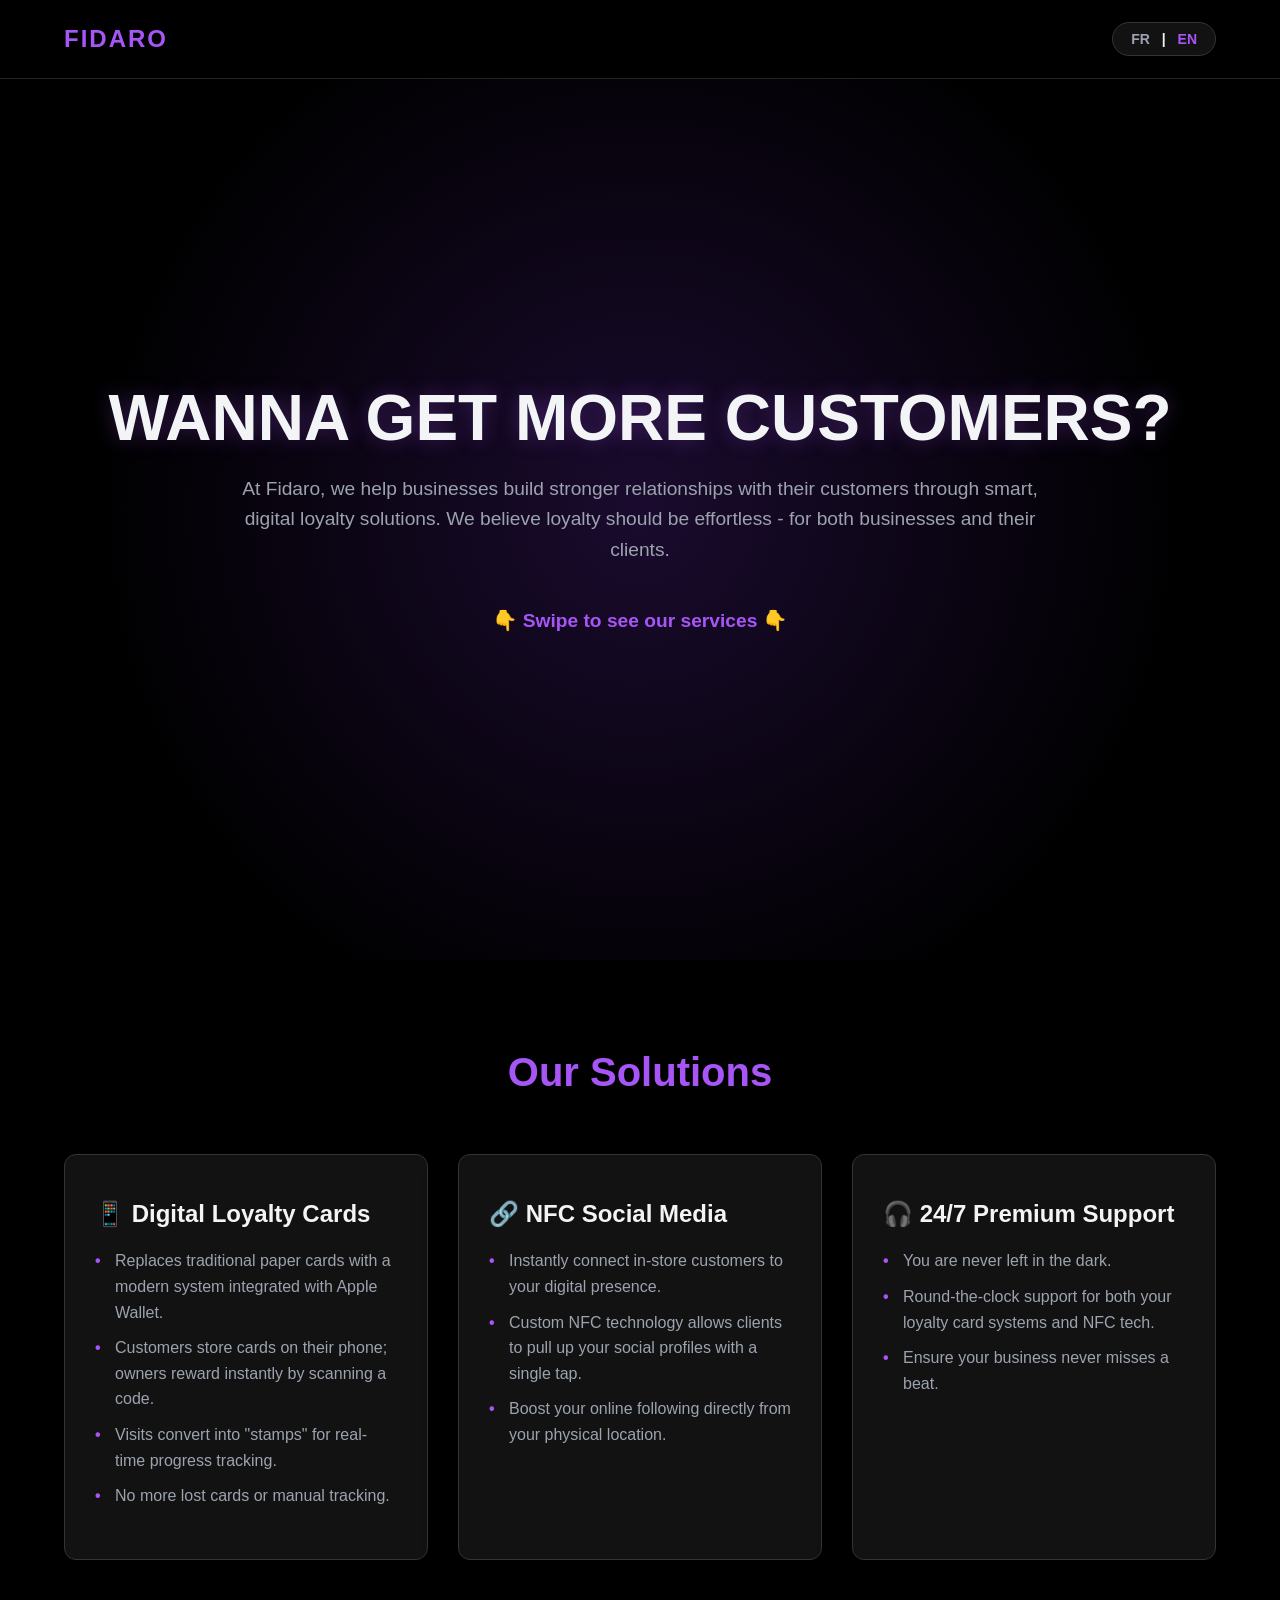
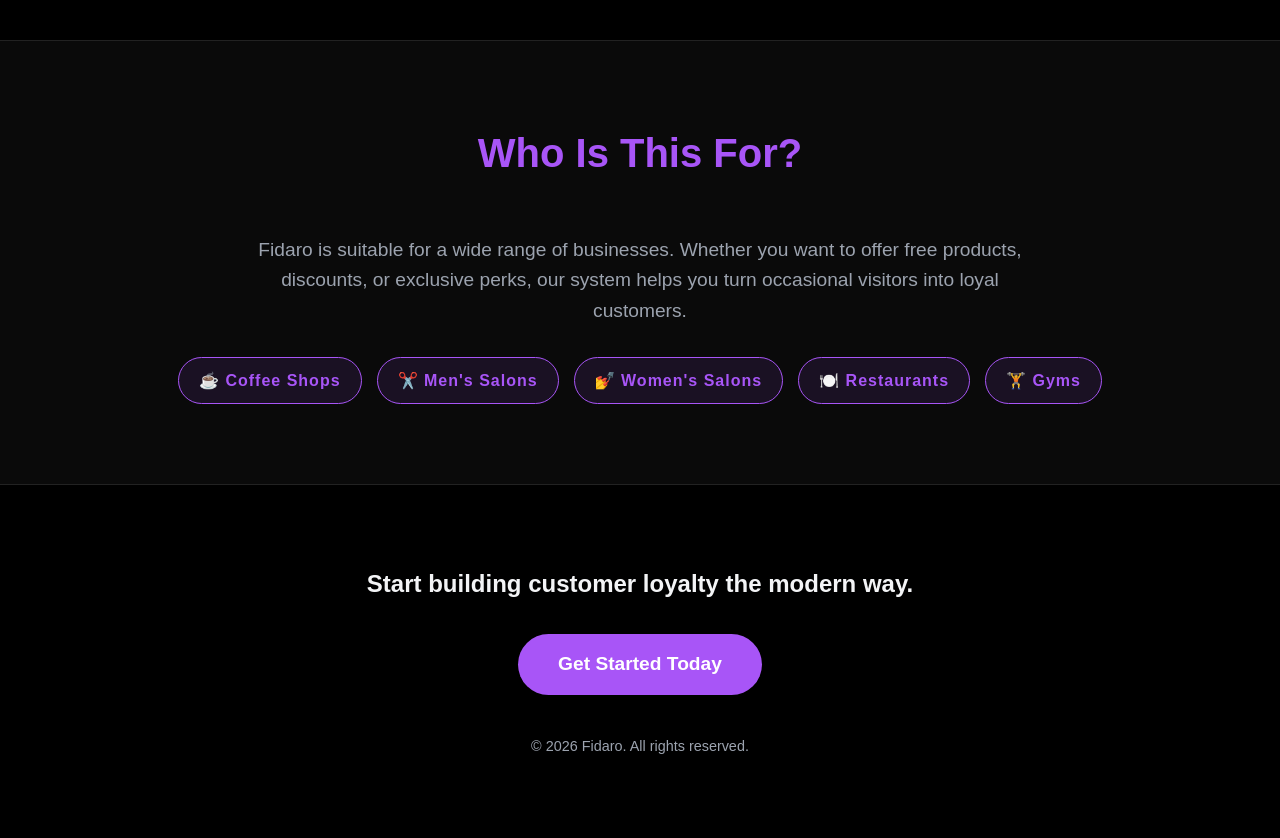
==== index.html @ 5d1cf0a1 "Rename fidaro.html to index.html" ====
<!DOCTYPE html>
<html lang="en">
<head>
    <meta charset="UTF-8">
    <meta name="viewport" content="width=device-width, initial-scale=1.0">
    <title>Fidaro | Digital Loyalty Solutions</title>
    <style>
        /* Base Styles & Reset */
        * {
            margin: 0;
            padding: 0;
            box-sizing: border-box;
            font-family: 'Segoe UI', Tahoma, Geneva, Verdana, sans-serif;
        }

        html {
            scroll-behavior: smooth;
        }

        /* Black and Purple Dark Theme Variables */
        :root {
            --brand-color: #a855f7; /* Vibrant Purple */
            --brand-hover: #9333ea; /* Darker Purple */
            --bg-color: #000000;    /* Deep Black */
            --card-bg: #121212;     /* Slightly lighter black for depth */
            --text-main: #f3f4f6;   /* Off-white for readability */
            --text-muted: #9ca3af;  /* Gray for secondary text */
        }

        body {
            background-color: var(--bg-color);
            color: var(--text-main);
            line-height: 1.6;
        }

        /* Header Navigation */
        header {
            display: flex;
            justify-content: space-between;
            align-items: center;
            padding: 20px 5%;
            background-color: rgba(0, 0, 0, 0.9);
            backdrop-filter: blur(10px);
            border-bottom: 1px solid #222;
            position: fixed;
            width: 100%;
            top: 0;
            z-index: 1000;
        }

        .logo {
            font-size: 24px;
            font-weight: bold;
            color: var(--brand-color);
            text-transform: uppercase;
            letter-spacing: 2px;
        }

        .language-toggle {
            font-size: 14px;
            font-weight: bold;
            background: var(--card-bg);
            padding: 5px 10px;
            border-radius: 20px;
            border: 1px solid #333;
        }

        .language-toggle span {
            cursor: pointer;
            color: var(--text-muted);
            padding: 5px 8px;
            transition: color 0.3s;
        }

        .language-toggle .active {
            color: var(--brand-color);
        }

        /* Hero Section */
        .hero {
            height: 100vh;
            display: flex;
            flex-direction: column;
            justify-content: center;
            align-items: center;
            text-align: center;
            padding: 0 20px;
            background: radial-gradient(circle at center, #1a0b2e 0%, var(--bg-color) 70%);
            margin-top: 60px;
        }

        .hero h1 {
            font-size: 4rem;
            font-weight: 900;
            color: var(--text-main);
            margin-bottom: 20px;
            line-height: 1.1;
            text-shadow: 0 0 20px rgba(168, 85, 247, 0.3);
        }

        .hero p {
            font-size: 1.2rem;
            max-width: 800px;
            color: var(--text-muted);
            margin-bottom: 40px;
        }

        .swipe-indicator {
            font-size: 1.2rem;
            font-weight: bold;
            color: var(--brand-color);
            animation: bounce 2s infinite;
        }

        .swipe-indicator a {
            color: inherit;
            text-decoration: none;
        }

        @keyframes bounce {
            0%, 20%, 50%, 80%, 100% { transform: translateY(0); }
            40% { transform: translateY(-15px); }
            60% { transform: translateY(-7px); }
        }

        /* General Section Styles */
        section {
            padding: 80px 5%;
        }

        h2.section-title {
            text-align: center;
            font-size: 2.5rem;
            margin-bottom: 50px;
            color: var(--brand-color);
        }

        /* Services Grid */
        .services {
            background-color: var(--bg-color);
        }

        .grid-container {
            display: flex;
            flex-wrap: wrap;
            gap: 30px;
            justify-content: center;
        }

        .card {
            background: var(--card-bg);
            padding: 40px 30px;
            border-radius: 12px;
            border: 1px solid #333;
            box-shadow: 0 10px 30px rgba(0,0,0,0.5);
            flex: 1 1 300px;
            max-width: 400px;
            transition: transform 0.3s ease, border-color 0.3s ease;
        }

        .card:hover {
            transform: translateY(-10px);
            border-color: var(--brand-color);
            box-shadow: 0 10px 30px rgba(168, 85, 247, 0.15);
        }

        .card h3 {
            font-size: 1.5rem;
            margin-bottom: 15px;
            color: var(--text-main);
            display: flex;
            align-items: center;
            gap: 10px;
        }

        .card ul {
            list-style: none;
        }

        .card ul li {
            margin-bottom: 10px;
            position: relative;
            padding-left: 20px;
            color: var(--text-muted);
        }

        .card ul li::before {
            content: "•";
            color: var(--brand-color);
            font-weight: bold;
            position: absolute;
            left: 0;
        }

        /* Target Audience Section */
        .audience {
            background-color: #0a0a0a;
            border-top: 1px solid #222;
            border-bottom: 1px solid #222;
            text-align: center;
        }

        .audience p {
            font-size: 1.2rem;
            max-width: 800px;
            margin: 0 auto 30px;
            color: var(--text-muted);
        }

        .tags {
            display: flex;
            justify-content: center;
            gap: 15px;
            flex-wrap: wrap;
        }

        .tag {
            background: rgba(168, 85, 247, 0.1);
            border: 1px solid var(--brand-color);
            color: var(--brand-color);
            padding: 10px 20px;
            border-radius: 50px;
            font-weight: bold;
            letter-spacing: 1px;
        }

        /* Footer */
        footer {
            background-color: var(--bg-color);
            text-align: center;
            padding: 80px 20px;
        }

        footer h2 {
            margin-bottom: 30px;
        }

        .cta-button {
            display: inline-block;
            background-color: var(--brand-color);
            color: white;
            padding: 15px 40px;
            font-size: 1.2rem;
            font-weight: bold;
            text-decoration: none;
            border-radius: 50px;
            transition: background 0.3s, box-shadow 0.3s;
        }

        .cta-button:hover {
            background-color: var(--brand-hover);
            box-shadow: 0 0 20px rgba(168, 85, 247, 0.4);
        }

        /* Responsive */
        @media (max-width: 768px) {
            .hero h1 { font-size: 2.5rem; }
            section { padding: 50px 20px; }
        }

        /* Language Utility Classes */
        .content-fr { display: none; } /* Hidden by default */
    </style>
</head>
<body>

    <header>
        <div class="logo">Fidaro</div>
        <div class="language-toggle">
            <span id="btn-fr" onclick="setLanguage('fr')">FR</span> | <span id="btn-en" class="active" onclick="setLanguage('en')">EN</span>
        </div>
    </header>

    <div class="lang-content content-en">
        <section class="hero">
            <h1>WANNA GET MORE CUSTOMERS?</h1>
            <p>At Fidaro, we help businesses build stronger relationships with their customers through smart, digital loyalty solutions. We believe loyalty should be effortless - for both businesses and their clients.</p>
            <div class="swipe-indicator">
                <a href="#services-en">👇 Swipe to see our services 👇</a>
            </div>
        </section>

        <section id="services-en" class="services">
            <h2 class="section-title">Our Solutions</h2>
            <div class="grid-container">
                <div class="card">
                    <h3>📱 Digital Loyalty Cards</h3>
                    <ul>
                        <li>Replaces traditional paper cards with a modern system integrated with Apple Wallet.</li>
                        <li>Customers store cards on their phone; owners reward instantly by scanning a code.</li>
                        <li>Visits convert into "stamps" for real-time progress tracking.</li>
                        <li>No more lost cards or manual tracking.</li>
                    </ul>
                </div>
                <div class="card">
                    <h3>🔗 NFC Social Media</h3>
                    <ul>
                        <li>Instantly connect in-store customers to your digital presence.</li>
                        <li>Custom NFC technology allows clients to pull up your social profiles with a single tap.</li>
                        <li>Boost your online following directly from your physical location.</li>
                    </ul>
                </div>
                <div class="card">
                    <h3>🎧 24/7 Premium Support</h3>
                    <ul>
                        <li>You are never left in the dark.</li>
                        <li>Round-the-clock support for both your loyalty card systems and NFC tech.</li>
                        <li>Ensure your business never misses a beat.</li>
                    </ul>
                </div>
            </div>
        </section>

        <section class="audience">
            <h2 class="section-title">Who Is This For?</h2>
            <p>Fidaro is suitable for a wide range of businesses. Whether you want to offer free products, discounts, or exclusive perks, our system helps you turn occasional visitors into loyal customers.</p>
            <div class="tags">
                <div class="tag">☕ Coffee Shops</div>
                <div class="tag">✂️ Men's Salons</div>
                <div class="tag">💅 Women's Salons</div>
                <div class="tag">🍽️ Restaurants</div>
                <div class="tag">🏋️ Gyms</div>
            </div>
        </section>

        <footer>
            <h2>Start building customer loyalty the modern way.</h2>
            <a href="mailto:contact@fidaro.com" class="cta-button">Get Started Today</a>
            <p style="margin-top: 40px; font-size: 0.9rem; color: var(--text-muted);">&copy; 2026 Fidaro. All rights reserved.</p>
        </footer>
    </div>

    <div class="lang-content content-fr">
        <section class="hero">
            <h1>VOUS VOULEZ PLUS DE CLIENTS ?</h1>
            <p>Chez Fidaro, nous aidons les entreprises à nouer des relations plus solides avec leurs clients grâce à des solutions de fidélité numériques et intelligentes. Nous pensons que la fidélité doit être simple, tant pour les entreprises que pour leurs clients.</p>
            <div class="swipe-indicator">
                <a href="#services-fr">👇 Faites glisser pour voir nos services 👇</a>
            </div>
        </section>

        <section id="services-fr" class="services">
            <h2 class="section-title">Nos Solutions</h2>
            <div class="grid-container">
                <div class="card">
                    <h3>📱 Cartes de Fidélité Numériques</h3>
                    <ul>
                        <li>Remplace les cartes en papier traditionnelles par un système moderne intégré à Apple Wallet.</li>
                        <li>Les clients stockent leurs cartes sur leur téléphone ; vous les récompensez instantanément en scannant un code.</li>
                        <li>Les visites se transforment en « tampons » pour un suivi de la progression en temps réel.</li>
                        <li>Fini les cartes perdues et le suivi manuel.</li>
                    </ul>
                </div>
                <div class="card">
                    <h3>🔗 Réseaux Sociaux via NFC</h3>
                    <ul>
                        <li>Connectez instantanément vos clients en magasin à votre présence numérique.</li>
                        <li>La technologie NFC personnalisée permet aux clients d'accéder à vos profils sociaux d'un simple geste.</li>
                        <li>Développez votre audience en ligne directement depuis votre point de vente.</li>
                    </ul>
                </div>
                <div class="card">
                    <h3>🎧 Support Premium 24/7</h3>
                    <ul>
                        <li>Vous n'êtes jamais laissé à l'abandon.</li>
                        <li>Une assistance 24h/24 et 7j/7 pour vos systèmes de cartes de fidélité et votre technologie NFC.</li>
                        <li>Assurez-vous que votre entreprise ne manque jamais une opportunité.</li>
                    </ul>
                </div>
            </div>
        </section>

        <section class="audience">
            <h2 class="section-title">Pour Qui ?</h2>
            <p>Fidaro s'adapte à un large éventail d'entreprises. Que vous souhaitiez offrir des produits gratuits, des réductions ou des avantages exclusifs, notre système vous aide à transformer des visiteurs occasionnels en clients fidèles.</p>
            <div class="tags">
                <div class="tag">☕ Cafés</div>
                <div class="tag">✂️ Salons pour Hommes</div>
                <div class="tag">💅 Salons pour Femmes</div>
                <div class="tag">🍽️ Restaurants</div>
                <div class="tag">🏋️ Salles de Sport</div>
            </div>
        </section>

        <footer>
            <h2>Commencez à fidéliser vos clients de manière moderne.</h2>
            <a href="mailto:contact@fidaro.com" class="cta-button">Commencez Dès Aujourd'hui</a>
            <p style="margin-top: 40px; font-size: 0.9rem; color: var(--text-muted);">&copy; 2026 Fidaro. Tous droits réservés.</p>
        </footer>
    </div>

    <script>
        function setLanguage(lang) {
            // Hide all language content
            const allContent = document.querySelectorAll('.lang-content');
            allContent.forEach(el => el.style.display = 'none');
            
            // Show selected language content
            const selectedContent = document.querySelectorAll(`.content-${lang}`);
            selectedContent.forEach(el => el.style.display = 'block');
            
            // Update button active states
            document.getElementById('btn-en').classList.remove('active');
            document.getElementById('btn-fr').classList.remove('active');
            document.getElementById(`btn-${lang}`).classList.add('active');
        }
    </script>

</body>
</html>
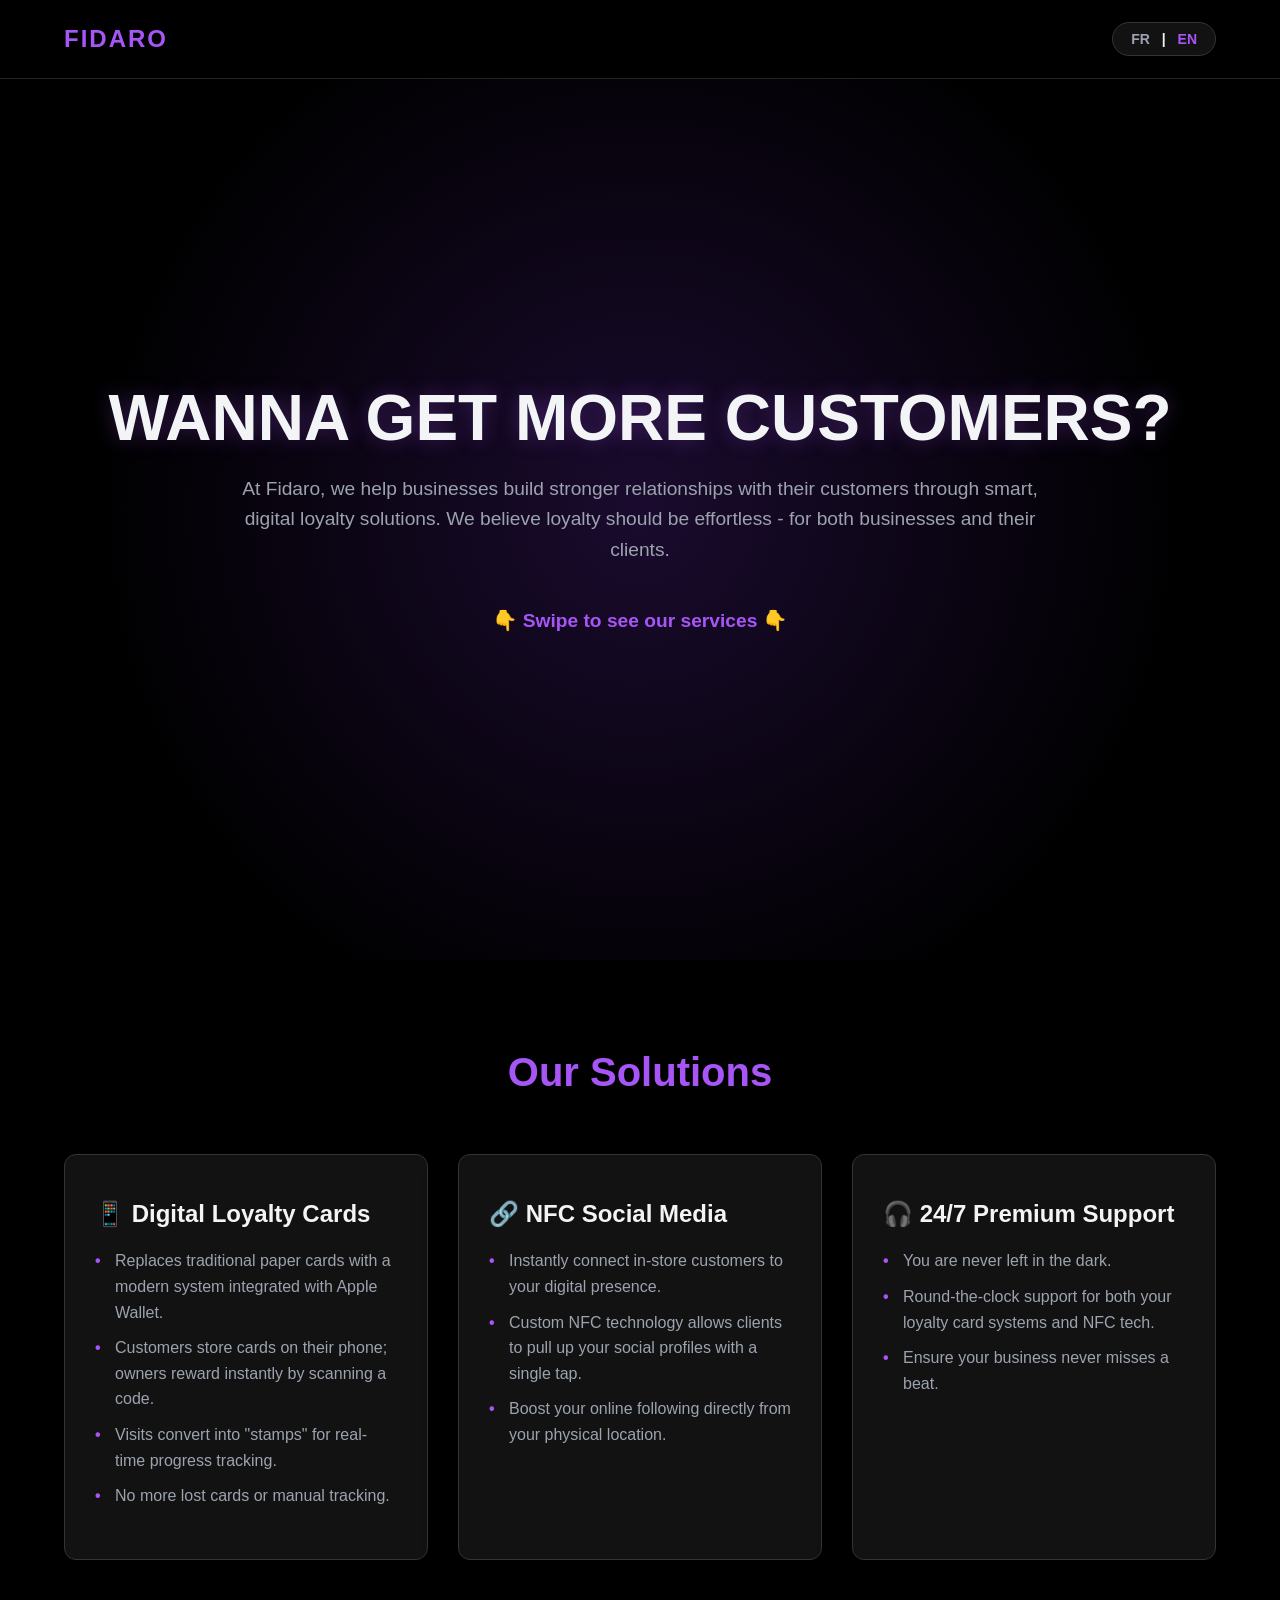
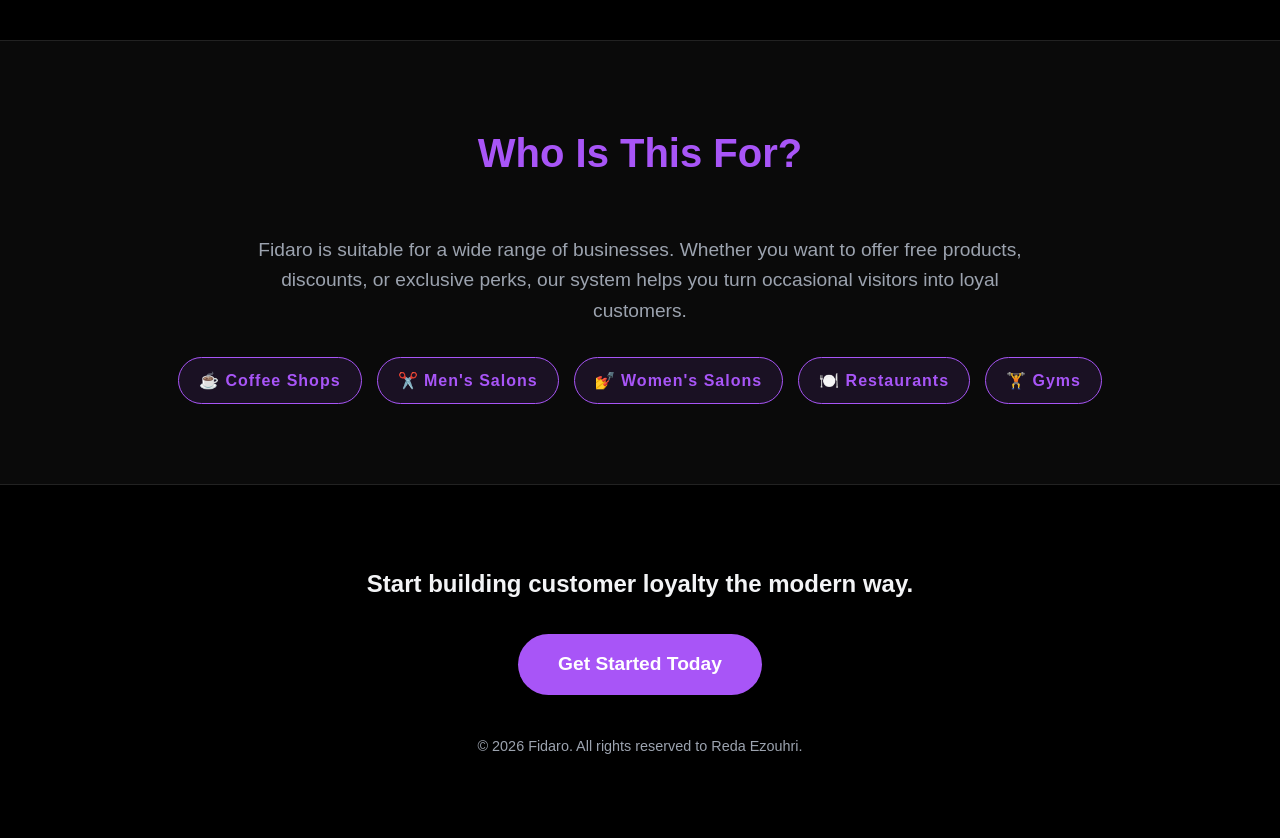
==== commit e4084cc4: "Update index.html" ====
--- a/index.html
+++ b/index.html
@@ -326,7 +326,7 @@
         <footer>
             <h2>Start building customer loyalty the modern way.</h2>
             <a href="mailto:contact@fidaro.com" class="cta-button">Get Started Today</a>
-            <p style="margin-top: 40px; font-size: 0.9rem; color: var(--text-muted);">&copy; 2026 Fidaro. All rights reserved.</p>
+            <p style="margin-top: 40px; font-size: 0.9rem; color: var(--text-muted);">&copy; 2026 Fidaro. All rights reserved to Reda Ezouhri.</p>
         </footer>
     </div>
 
@@ -385,7 +385,7 @@
         <footer>
             <h2>Commencez à fidéliser vos clients de manière moderne.</h2>
             <a href="mailto:contact@fidaro.com" class="cta-button">Commencez Dès Aujourd'hui</a>
-            <p style="margin-top: 40px; font-size: 0.9rem; color: var(--text-muted);">&copy; 2026 Fidaro. Tous droits réservés.</p>
+            <p style="margin-top: 40px; font-size: 0.9rem; color: var(--text-muted);">&copy; 2026 Fidaro. Tous droits réservés a Reda Ezouhri.</p>
         </footer>
     </div>
 
